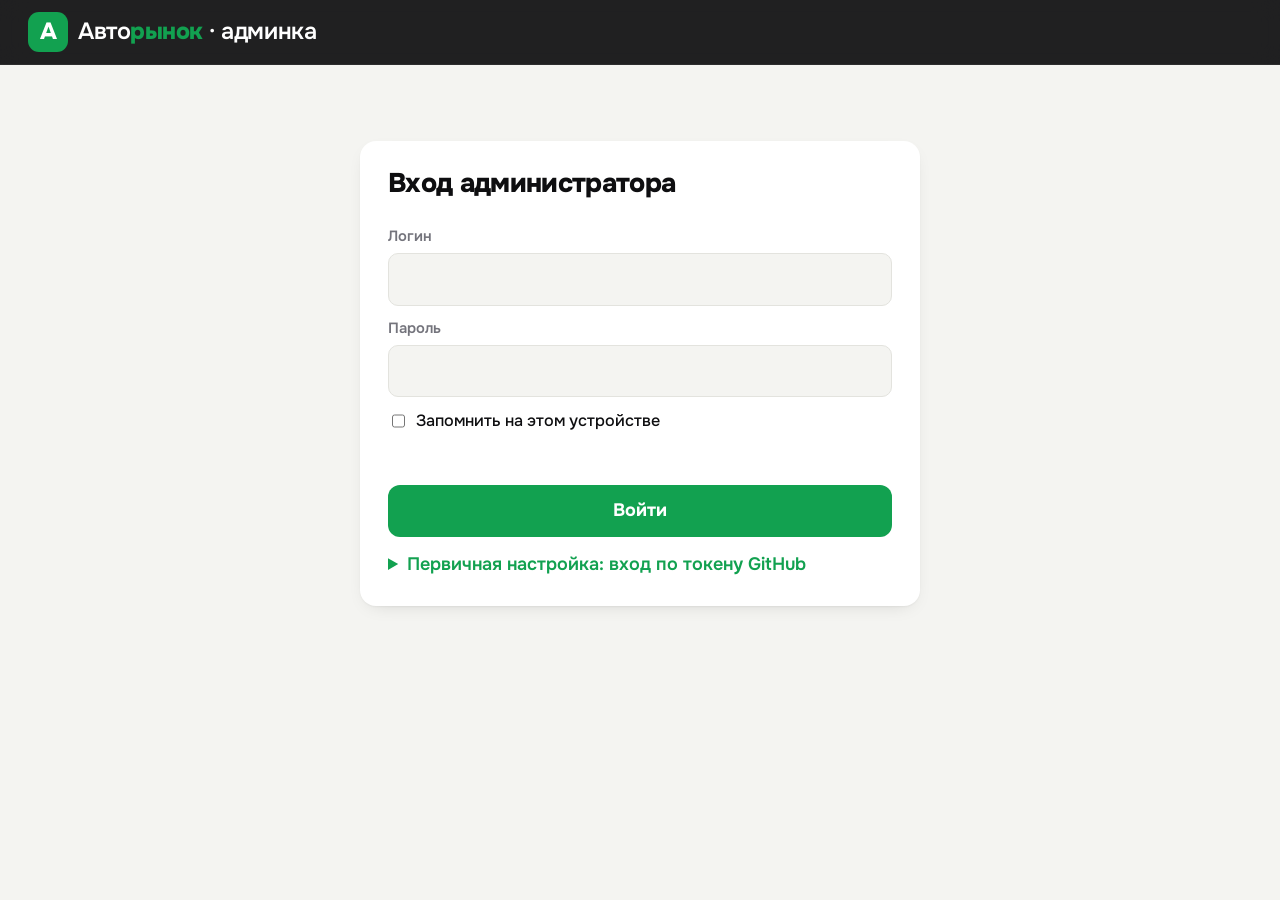
==== admin.html @ 0e7950ee "Обзор 360°: вращение мышью и пальцем, загрузка из видео или серии фото в админке Демо-кадры отрендер" ====
<!doctype html>
<html lang="ru">
<head>
<meta charset="utf-8">
<meta name="viewport" content="width=device-width, initial-scale=1">
<meta name="robots" content="noindex">
<title>Авторынок — админка</title>
<link rel="icon" href="data:image/svg+xml,%3Csvg xmlns='http://www.w3.org/2000/svg' viewBox='0 0 32 32'%3E%3Crect width='32' height='32' rx='8' fill='%23161616'/%3E%3Cpath d='M7 19l2.5-6h13l2.5 6v4H7z' fill='%2312a150'/%3E%3C/svg%3E">
<link rel="preconnect" href="https://fonts.googleapis.com">
<link rel="preconnect" href="https://fonts.gstatic.com" crossorigin>
<link href="https://fonts.googleapis.com/css2?family=Onest:wght@400;500;600;700;800&display=swap" rel="stylesheet">
<link rel="stylesheet" href="style.css?v=6">
<style>
  .adm { padding: 28px 16px 64px; }
  .login { max-width: 560px; margin: 48px auto; background: var(--surface); padding: 28px; border-radius: var(--radius); box-shadow: var(--shadow); display: flex; flex-direction: column; gap: 14px; }
  .login ol { padding-left: 1.2em; margin: 0; display: flex; flex-direction: column; gap: 6px; font-size: .925rem; }
  .login code { background: var(--bg); padding: 1px 6px; border-radius: 6px; font-size: .85em; }
  .check { flex-direction: row; align-items: center; gap: 8px; color: var(--ink); font-weight: 500; }
  .check input { width: auto; }
  .tabs { display: flex; gap: 6px; flex-wrap: wrap; border-bottom: 1px solid var(--line); margin-bottom: 20px; }
  .tabs button { border: 0; background: none; padding: 10px 14px; font-weight: 700; cursor: pointer; border-bottom: 3px solid transparent; color: var(--muted); }
  .tabs button[aria-selected="true"] { color: var(--ink); border-color: var(--accent); }
  .bar { display: flex; gap: 10px; align-items: center; flex-wrap: wrap; margin-bottom: 16px; }
  .bar input[type=search] { max-width: 320px; }
  .bar .grow { flex: 1; }
  .rows { display: flex; flex-direction: column; gap: 10px; }
  .row { display: grid; grid-template-columns: 96px 1fr auto; gap: 14px; align-items: center; background: var(--surface); border-radius: var(--radius); padding: 10px; box-shadow: var(--shadow); }
  .row img { width: 96px; height: 72px; object-fit: cover; border-radius: 8px; background: var(--line); }
  .row h3 { font-family: Manrope, sans-serif; font-size: 1rem; margin: 0 0 2px; }
  .row p { margin: 0; font-size: .875rem; color: var(--muted); }
  .row__ctl { display: flex; gap: 8px; align-items: center; flex-wrap: wrap; justify-content: flex-end; }
  .row__ctl select { width: auto; padding: .35em .5em; font-size: .875rem; }
  .pill { display: inline-block; font-size: .72rem; font-weight: 700; padding: 1px 8px; border-radius: 999px; background: var(--bg); color: var(--muted); margin-left: 6px; vertical-align: middle; }
  .pill--on { background: var(--accent-soft); color: var(--accent); }
  .switch { position: relative; display: inline-flex; align-items: center; gap: 8px; cursor: pointer; font-size: .85rem; font-weight: 600; color: var(--ink); flex-direction: row; }
  .switch input { appearance: none; width: 40px; height: 22px; border-radius: 999px; background: var(--line); position: relative; padding: 0; border: 0; cursor: pointer; transition: background .15s; flex: none; }
  .switch input::after { content: ""; position: absolute; top: 3px; left: 3px; width: 16px; height: 16px; border-radius: 50%; background: #fff; transition: left .15s; }
  .switch input:checked { background: var(--ok); }
  .switch input:checked::after { left: 21px; }
  .editor { width: min(980px, 100vw - 32px); max-height: calc(100vh - 32px); border: 0; border-radius: 20px; padding: 0; background: var(--surface); color: var(--ink); }
  .editor::backdrop { background: rgba(10,10,10,.6); }
  .editor form { padding: 24px; display: flex; flex-direction: column; gap: 14px; }
  .editor__head { display: flex; justify-content: space-between; align-items: center; gap: 12px; }
  .editor__head h2 { margin: 0; font-size: 1.3rem; }
  .row4 { display: grid; grid-template-columns: repeat(4, 1fr); gap: 10px; }
  .photos { display: grid; grid-template-columns: repeat(auto-fill, minmax(130px, 1fr)); gap: 10px; }
  .ph { position: relative; aspect-ratio: 4/3; border-radius: 10px; overflow: hidden; background: var(--line); }
  .ph img { width: 100%; height: 100%; object-fit: cover; }
  .ph__ctl { position: absolute; inset: auto 0 0 0; display: flex; justify-content: space-between; padding: 4px; background: linear-gradient(transparent, rgba(0,0,0,.6)); }
  .ph__ctl button { border: 0; border-radius: 6px; background: rgba(255,255,255,.9); color: #161616; cursor: pointer; font-size: .8rem; padding: 2px 7px; }
  .ph__main { position: absolute; left: 6px; top: 6px; background: var(--accent); color: #fff; font-size: .7rem; font-weight: 700; padding: 1px 7px; border-radius: 999px; }
  .ph__new { position: absolute; right: 6px; top: 6px; background: var(--ok); color: #fff; font-size: .7rem; font-weight: 700; padding: 1px 7px; border-radius: 999px; }
  .drop { display: grid; place-items: center; text-align: center; aspect-ratio: 4/3; border: 2px dashed var(--line); border-radius: 10px; cursor: pointer; color: var(--muted); font-size: .85rem; padding: 8px; }
  .drop.over { border-color: var(--accent); color: var(--accent); }
  .drop input { display: none; }
  .editor__foot { display: flex; gap: 10px; justify-content: flex-end; flex-wrap: wrap; position: sticky; bottom: 0; background: var(--surface); padding-top: 12px; border-top: 1px solid var(--line); }
  .toast { position: fixed; left: 50%; bottom: 24px; transform: translateX(-50%); background: var(--ink); color: var(--bg); padding: 12px 18px; border-radius: 12px; font-weight: 600; z-index: 100; max-width: calc(100vw - 32px); box-shadow: var(--shadow); }
  .toast.err { background: var(--danger); color: #fff; }
  .card-box { background: var(--surface); border-radius: var(--radius); padding: 20px; box-shadow: var(--shadow); margin-bottom: 16px; display: flex; flex-direction: column; gap: 12px; max-width: 760px; }
  .card-box h2 { font-size: 1.1rem; margin: 0; }
  .card-box p { margin: 0; }
  .admins { display: flex; flex-wrap: wrap; gap: 8px; }
  .admins span { display: inline-flex; align-items: center; gap: 6px; background: var(--bg); padding: 4px 10px 4px 4px; border-radius: 999px; font-weight: 600; font-size: .9rem; }
  .admins img { border-radius: 50%; }
  .spin-prev { aspect-ratio: 16/10; border-radius: 14px; max-height: 360px; }
  .spin-ed__acts { display: flex; flex-wrap: wrap; gap: 8px; align-items: center; }
  .spin-ed__n { display: inline-flex; align-items: center; gap: 6px; }
  .spin-ed__n select { width: auto; padding: 6px 8px; }
  .busy { position: fixed; inset: 0; background: rgba(0,0,0,.35); display: grid; place-items: center; z-index: 90; color: #fff; font-weight: 700; font-size: 1.05rem; }
  .who { display: flex; align-items: center; gap: 10px; color: #fff; font-weight: 600; }
  .who img { border-radius: 50%; }
  @media (max-width: 700px) {
    .row { grid-template-columns: 72px 1fr; }
    .row img { width: 72px; height: 54px; }
    .row__ctl { grid-column: 1 / -1; justify-content: flex-start; }
    .row4 { grid-template-columns: 1fr 1fr; }
    .row3 { grid-template-columns: 1fr 1fr; }
    .editor { width: 100vw; max-width: 100vw; max-height: 100dvh; height: 100dvh; border-radius: 0; margin: 0; }
    .editor form { padding: 16px; }
    .who span { display: none; }
  }
</style>
</head>
<body>
<header class="top">
  <div class="wrap top__in">
    <a class="logo" href="./"><span class="logo__mark">А</span><span>Авто<b>рынок</b> · админка</span></a>
    <div class="who" id="who"></div>
  </div>
</header>

<main class="wrap adm">
  <section id="login" class="login" hidden>
    <h1 style="font-size:1.5rem">Вход администратора</h1>
    <form id="pwForm" style="display:flex;flex-direction:column;gap:12px">
      <label>Логин<input id="pwLogin" autocomplete="username" required autocapitalize="off" spellcheck="false"></label>
      <label>Пароль<input id="pwPass" type="password" autocomplete="current-password" required></label>
      <label class="check"><input type="checkbox" id="pwRemember"> Запомнить на этом устройстве</label>
      <p class="form-error" id="pwError"></p>
      <button class="btn btn--accent" type="submit">Войти</button>
    </form>
    <details id="tokenBox">
      <summary class="link" style="cursor:pointer">Первичная настройка: вход по токену GitHub</summary>
    <p class="muted" style="margin:12px 0">Объявления хранятся в репозитории GitHub <b id="repoName"></b>. Владелец один раз входит по токену и в «Настройках» создаёт учётные записи с логином и паролем.</p>
    <ol>
      <li>Откройте <a href="https://github.com/settings/personal-access-tokens/new" target="_blank" rel="noopener">создание токена GitHub</a> (Fine-grained).</li>
      <li>Repository access → <b>Only select repositories</b> → выберите репозиторий площадки.</li>
      <li>Permissions → Repository: <code>Contents</code> — Read and write, <code>Issues</code> — Read and write. Для добавления админов — ещё <code>Administration</code> — Read and write.</li>
      <li>Нажмите Generate token и вставьте токен ниже.</li>
    </ol>
    <form id="loginForm" style="display:flex;flex-direction:column;gap:12px">
      <label>Токен GitHub<input id="token" type="password" autocomplete="off" required placeholder="github_pat_…"></label>
      <label class="check"><input type="checkbox" id="remember"> Запомнить на этом устройстве</label>
      <p class="form-error" id="loginError"></p>
      <button class="btn btn--dark" type="submit">Войти по токену</button>
    </form>
    </details>
  </section>

  <section id="app" hidden>
    <div class="tabs" role="tablist">
      <button role="tab" data-tab="list" aria-selected="true">Объявления</button>
      <button role="tab" data-tab="inbox" aria-selected="false">Заявки <span class="badge" id="inboxCount" style="background:var(--accent);color:#fff">0</span></button>
      <button role="tab" data-tab="settings" aria-selected="false">Настройки</button>
    </div>

    <div data-panel="list">
      <div class="bar">
        <input type="search" id="search" placeholder="Поиск по объявлениям">
        <select id="statusFilter" style="width:auto">
          <option value="">Все статусы</option><option value="active">В продаже</option><option value="sold">Продано</option><option value="hidden">Скрыто</option>
        </select>
        <span class="grow"></span>
        <button class="btn btn--accent" id="addBtn" type="button">+ Новое объявление</button>
      </div>
      <div class="rows" id="rows"></div>
    </div>

    <div data-panel="inbox" hidden>
      <p class="muted">Заявки, которые посетители отправили через форму «Продать авто». Откройте заявку в редакторе, проверьте и опубликуйте — или отклоните.</p>
      <div class="rows" id="inbox"></div>
    </div>

    <div data-panel="settings" hidden>
      <div class="card-box">
        <h2>Обсуждения</h2>
        <label class="switch"><input type="checkbox" id="globalComments"> Обсуждения на сайте включены</label>
        <p class="muted small">Главный выключатель. Если он выключен, обсуждения скрыты у всех объявлений. Если включён — обсуждение показывается у тех объявлений, где оно включено отдельно (переключатель в списке объявлений).</p>
        <label class="switch"><input type="checkbox" id="defaultComments"> Включать обсуждение у новых объявлений</label>
      </div>
      <div class="card-box">
        <h2>Вход по логину и паролю</h2>
        <p class="muted small">Пароль зашифровывает ключ доступа к GitHub (AES-256, PBKDF2 600 000 итераций). Сам пароль нигде не хранится — восстановить его нельзя, только задать новый. Используйте длинный пароль: зашифрованный ключ лежит в открытом репозитории.</p>
        <div class="admins" id="accounts"></div>
        <form id="accForm" style="display:flex;flex-direction:column;gap:10px">
          <div class="row3">
            <label>Логин<input id="accLogin" required pattern="[a-z0-9_.\-]{2,32}" placeholder="misha" autocapitalize="off" spellcheck="false"></label>
            <label>Пароль (от 10 символов)<input id="accPass" type="password" required minlength="10" autocomplete="new-password"></label>
            <label>Повтор пароля<input id="accPass2" type="password" required minlength="10" autocomplete="new-password"></label>
          </div>
          <label>Токен GitHub для этой учётной записи <small>— оставьте пустым, чтобы использовать текущий</small><input id="accToken" type="password" autocomplete="off" placeholder="github_pat_…"></label>
          <div><button class="btn btn--accent" type="submit">Сохранить учётную запись</button></div>
        </form>
      </div>
      <div class="card-box">
        <h2>Администраторы GitHub</h2>
        <p class="muted small">Администратор — пользователь GitHub с правом записи в репозиторий. Он может размещать, редактировать и удалять объявления и управлять обсуждениями.</p>
        <div class="admins" id="admins"></div>
        <form id="inviteForm" class="bar" style="margin:0">
          <input id="inviteLogin" placeholder="Логин GitHub, например misha" style="max-width:280px" required pattern="[A-Za-z0-9-]{1,39}">
          <button class="btn btn--ghost" type="submit">Пригласить</button>
        </form>
        <p class="muted small">Приглашённый получит письмо от GitHub и должен принять приглашение, после чего сможет войти в админку со своим токеном.</p>
      </div>
      <div class="card-box">
        <h2>Сессия</h2>
        <div class="bar" style="margin:0">
          <a class="btn btn--ghost" id="repoLink" target="_blank" rel="noopener">Репозиторий на GitHub</a>
          <button class="btn btn--ghost" id="logout" type="button">Выйти</button>
        </div>
      </div>
    </div>
  </section>
</main>

<dialog class="editor" id="editor">
  <form id="editForm" novalidate>
    <div class="editor__head">
      <h2 id="editTitle">Объявление</h2>
      <button type="button" class="btn btn--ghost btn--sm" data-close>✕</button>
    </div>
    <div class="row4">
      <label>Марка*<input name="brand" required list="brandList"></label>
      <label>Модель*<input name="model" required></label>
      <label>Год*<input name="year" type="number" required min="1950" max="2027"></label>
      <label>Цена, ₽*<input name="price" type="number" required min="0" step="1000"></label>
    </div>
    <datalist id="brandList"></datalist>
    <div class="row4">
      <label>Пробег, км*<input name="mileage" type="number" required min="0"></label>
      <label>Коробка*<select name="transmission" required></select></label>
      <label>Двигатель*<select name="fuel" required></select></label>
      <label>Кузов*<select name="body" required></select></label>
    </div>
    <div class="row4">
      <label>Объём, л<input name="engine" type="number" min="0" max="10" step="0.1"></label>
      <label>Мощность, л.с.<input name="power" type="number" min="0"></label>
      <label>Привод<select name="drive"></select></label>
      <label>Руль<select name="wheel"><option value="">—</option><option>Левый</option><option>Правый</option></select></label>
    </div>
    <div class="row4">
      <label>Цвет<input name="color"></label>
      <label>Владельцев<input name="owners" type="number" min="1" max="20"></label>
      <label>Состояние<select name="condition"><option value="">—</option><option>Не битый</option><option>Был в ДТП, восстановлен</option><option>Требует ремонта</option></select></label>
      <label>VIN<input name="vin" maxlength="17" style="text-transform:uppercase"></label>
    </div>
    <div class="row4">
      <label>Город*<input name="city" required list="cityList"></label>
      <label>Продавец*<input name="seller" required></label>
      <label>Телефон / Telegram*<input name="contact" required></label>
      <label>Статус<select name="status"><option value="active">В продаже</option><option value="sold">Продано</option><option value="hidden">Скрыто</option></select></label>
    </div>
    <datalist id="cityList"></datalist>
    <label>Описание*<textarea name="description" rows="6" required maxlength="4000"></textarea></label>
    <div>
      <p style="margin:0 0 6px;font-weight:600;color:var(--muted);font-size:.85rem">Фотографии <span class="muted">— первая будет обложкой; можно перетащить файлы</span></p>
      <div class="photos" id="photos"></div>
    </div>
    <label>Добавить фото по ссылке<input id="photoUrl" type="url" placeholder="https://… (Enter — добавить)"></label>
    <div class="spin-ed">
      <p style="margin:0 0 6px;font-weight:600;color:var(--muted);font-size:.85rem">Обзор 360° <span class="muted">— покупатель сможет покрутить машину пальцем или мышью</span></p>
      <div class="spin-prev" id="spinPrev" hidden></div>
      <p class="muted small" id="spinInfo" style="margin:6px 0"></p>
      <div class="spin-ed__acts">
        <label class="btn btn--ghost btn--sm">Из видео<input type="file" id="spinVideo" accept="video/*" hidden></label>
        <label class="btn btn--ghost btn--sm">Из серии фото<input type="file" id="spinPhotos" accept="image/*" multiple hidden></label>
        <label class="small spin-ed__n">Кадров из видео <select id="spinCount"><option>24</option><option selected>36</option><option>48</option><option>72</option></select></label>
        <button type="button" class="btn btn--ghost btn--sm" id="spinDel" hidden>Убрать обзор</button>
      </div>
      <details class="small muted" style="margin-top:8px"><summary>Как снять обзор</summary>
        <p style="margin:6px 0 0">Видео: держите телефон горизонтально на уровне фар и медленно обойдите машину ровно один круг, держа её в центре кадра. Начните и закончите в одной точке — из видео возьмутся кадры через равные промежутки.<br>Фото: снимите 24–72 кадра по кругу с одинаковым шагом. Порядок — по имени файла.</p>
      </details>
    </div>
    <label class="switch"><input type="checkbox" name="comments"> Обсуждение у этого объявления</label>
    <p class="form-error" id="editError"></p>
    <div class="editor__foot">
      <button type="button" class="btn btn--danger" id="deleteBtn">Удалить</button>
      <span style="flex:1"></span>
      <button type="button" class="btn btn--ghost" data-close>Отмена</button>
      <button type="submit" class="btn btn--accent">Сохранить и опубликовать</button>
    </div>
  </form>
</dialog>

<div class="busy" id="busy" hidden></div>
<div class="toast" id="toast" hidden></div>

<script src="common.js?v=6"></script>
<script src="admin.js?v=6"></script>
</body>
</html>
---- style.css ----
/* ===== Токены ===== */
:root {
  --bg: #f4f4f1;
  --surface: #ffffff;
  --surface-2: #ececE8;
  --ink: #0e0e10;
  --ink-2: #3a3a40;
  --muted: #74747c;
  --line: #e3e3de;
  --accent: #12a150;
  --accent-hover: #0d8a43;
  --accent-ink: #ffffff;
  --accent-soft: #e3f6ea;
  --dark: #0e0e10;
  --dark-2: #1a1a1e;
  --ok: #138a4a;
  --ok-soft: #e3f5ea;
  --danger: #d0312d;
  --radius: 16px;
  --radius-s: 10px;
  --shadow: 0 1px 2px rgba(14,14,16,.04), 0 6px 20px -10px rgba(14,14,16,.18);
  --shadow-l: 0 24px 48px -20px rgba(14,14,16,.35);
  --ease: cubic-bezier(.2,.7,.2,1);
  color-scheme: light;
}
@media (prefers-color-scheme: dark) {
  :root:not([data-theme="light"]) {
    --bg: #0b0b0d; --surface: #151518; --surface-2: #1e1e22; --ink: #f2f2ef; --ink-2: #cfcfca; --muted: #8e8e96; --line: #26262b;
    --accent-soft: #0f2a1a; --ok-soft: #10261a; --shadow: 0 6px 20px -10px rgba(0,0,0,.7); --shadow-l: 0 24px 48px -20px rgba(0,0,0,.8); color-scheme: dark;
  }
}
:root[data-theme="dark"] {
  --bg: #0b0b0d; --surface: #151518; --surface-2: #1e1e22; --ink: #f2f2ef; --ink-2: #cfcfca; --muted: #8e8e96; --line: #26262b;
  --accent-soft: #0f2a1a; --ok-soft: #10261a; --shadow: 0 6px 20px -10px rgba(0,0,0,.7); --shadow-l: 0 24px 48px -20px rgba(0,0,0,.8); color-scheme: dark;
}

/* ===== База ===== */
* { box-sizing: border-box; }
html { font-size: 112.5%; -webkit-text-size-adjust: 100%; scroll-behavior: smooth; }
body { margin: 0; background: var(--bg); color: var(--ink); font: 1rem/1.5 Onest, system-ui, -apple-system, sans-serif; -webkit-font-smoothing: antialiased; }
h1, h2, h3 { line-height: 1.1; margin: 0 0 .5em; letter-spacing: -.025em; font-weight: 800; }
a { color: inherit; }
img { max-width: 100%; display: block; }
button, input, select, textarea { font: inherit; color: inherit; }
[hidden] { display: none !important; }
svg { flex: none; }
.wrap { max-width: 1320px; margin: 0 auto; padding: 0 16px; }
@media (min-width: 700px) { .wrap { padding: 0 28px; } }
.muted { color: var(--muted); }
.small { font-size: .85rem; }
.eyebrow { text-transform: uppercase; letter-spacing: .14em; font-size: .75rem; font-weight: 700; color: var(--accent); margin: 0 0 12px; }
.num { font-variant-numeric: tabular-nums; }

/* ===== Кнопки ===== */
.btn { display: inline-flex; align-items: center; justify-content: center; gap: .45em; padding: .8em 1.35em; border-radius: 12px; border: 1px solid transparent; background: var(--surface); text-decoration: none; font-weight: 700; cursor: pointer; white-space: nowrap; transition: transform .12s var(--ease), background .15s, border-color .15s, color .15s; line-height: 1.2; }
.btn:active { transform: scale(.97); }
.btn svg { width: 18px; height: 18px; fill: none; stroke: currentColor; stroke-width: 2; stroke-linecap: round; stroke-linejoin: round; }
.btn--accent { background: var(--accent); color: var(--accent-ink); }
.btn--accent:hover { background: var(--accent-hover); }
.btn--dark { background: var(--ink); color: var(--bg); }
.btn--ghost { border-color: var(--line); background: transparent; }
.btn--ghost:hover { border-color: var(--ink); }
.btn--danger { background: var(--danger); color: #fff; }
.btn--sm { padding: .55em .95em; font-size: .9rem; border-radius: 10px; }
.btn--block { width: 100%; }
.btn:disabled { opacity: .5; cursor: not-allowed; }
.link { background: none; border: 0; color: var(--accent); cursor: pointer; padding: 0; font-weight: 600; text-decoration: none; }
.link:hover { text-decoration: underline; }
:focus-visible { outline: 3px solid var(--accent); outline-offset: 2px; }
.icon-btn { width: 42px; height: 42px; border-radius: 12px; border: 1px solid var(--line); background: var(--surface); display: inline-grid; place-items: center; cursor: pointer; transition: border-color .15s, color .15s; }
.icon-btn:hover { border-color: var(--ink); }
.icon-btn svg { width: 20px; height: 20px; fill: none; stroke: currentColor; stroke-width: 2; stroke-linecap: round; stroke-linejoin: round; }
.icon-btn.on { color: var(--accent); border-color: var(--accent); }
.icon-btn.on svg { fill: currentColor; }

/* ===== Шапка ===== */
.top { position: sticky; top: 0; z-index: 30; background: rgba(14,14,16,.92); backdrop-filter: saturate(1.4) blur(12px); -webkit-backdrop-filter: saturate(1.4) blur(12px); color: #fff; border-bottom: 1px solid rgba(255,255,255,.06); }
.top__in { display: flex; align-items: center; justify-content: space-between; gap: 12px; height: 64px; }
.logo { display: flex; align-items: center; gap: 10px; text-decoration: none; font-weight: 600; font-size: 1.3rem; letter-spacing: -.02em; }
.logo b { color: var(--accent); font-weight: 800; }
.logo__mark { display: grid; place-items: center; width: 40px; height: 40px; border-radius: 11px; background: var(--accent); color: #fff; font-weight: 800; }
.top__nav { display: flex; align-items: center; gap: 6px; }
.top__nav a:not(.btn) { display: inline-flex; align-items: center; gap: 6px; text-decoration: none; font-weight: 600; font-size: .95rem; padding: 8px 12px; border-radius: 10px; color: rgba(255,255,255,.75); transition: color .15s, background .15s; }
.top__nav a:not(.btn):hover, .top__nav a.current { color: #fff; background: rgba(255,255,255,.08); }
.icon-link svg { width: 20px; height: 20px; fill: none; stroke: currentColor; stroke-width: 2; stroke-linecap: round; stroke-linejoin: round; }
.badge { display: inline-block; min-width: 20px; padding: 0 6px; border-radius: 10px; background: rgba(255,255,255,.14); font-size: .72rem; font-weight: 700; text-align: center; line-height: 20px; }
.badge--accent { background: var(--accent); color: #fff; }

/* ===== Hero ===== */
.hero { background: var(--dark); color: #fff; position: relative; overflow: hidden; }
.hero::before { content: ""; position: absolute; inset: 0; background: radial-gradient(900px 500px at 85% 20%, rgba(18,161,80,.22), transparent 60%), radial-gradient(600px 400px at 0% 100%, rgba(255,255,255,.05), transparent 70%); pointer-events: none; }
.hero__in { display: grid; grid-template-columns: 1.05fr 1fr; gap: 40px; align-items: center; padding-top: 56px; padding-bottom: 64px; position: relative; }
.hero h1 { font-size: clamp(2.2rem, 5.2vw, 4.4rem); letter-spacing: -.04em; margin-bottom: 28px; }
.hero h1 em { font-style: normal; color: var(--accent); }
.finder { display: grid; grid-template-columns: repeat(3, minmax(0, 1fr)); background: #fff; color: #0e0e10; border-radius: 18px; padding: 6px; gap: 0; box-shadow: var(--shadow-l); }
.finder label { display: flex; flex-direction: column; gap: 0; padding: 8px 14px; border-right: 1px solid #e8e8e4; font-size: .72rem; text-transform: uppercase; letter-spacing: .08em; color: #8a8a90; font-weight: 700; min-width: 0; }
.finder label:nth-child(3) { border-right: 0; }
.finder select, .finder input { border: 0; background: transparent; padding: 2px 0 0; font-size: 1rem; font-weight: 600; color: #0e0e10; text-transform: none; letter-spacing: 0; border-radius: 0; width: 100%; outline: none; -webkit-appearance: none; appearance: none; }
.finder select:disabled { opacity: .45; }
.finder__go { border-radius: 13px; padding: 0 22px; min-height: 52px; font-size: 1rem; grid-column: 1 / -1; margin-top: 6px; }
@media (min-width: 1240px) { .finder { grid-template-columns: repeat(3, minmax(0, 1fr)) auto; } .finder__go { grid-column: auto; margin-top: 0; } }
.hero__stats { display: flex; flex-wrap: wrap; gap: 36px; margin-top: 32px; }
.hero__stats div { display: flex; flex-direction: column; }
.hero__stats b { font-size: 1.6rem; font-weight: 800; letter-spacing: -.03em; }
.hero__stats span { color: rgba(255,255,255,.55); font-size: .88rem; }
.hero__feature { position: relative; display: block; aspect-ratio: 4/3; border-radius: 22px; overflow: hidden; text-decoration: none; background: var(--dark-2); box-shadow: 0 40px 80px -30px rgba(0,0,0,.8); isolation: isolate; }
.hero__feature img { position: absolute; inset: 0; width: 100%; height: 100%; object-fit: cover; opacity: 0; transform: scale(1.06); transition: opacity .9s var(--ease), transform 6s linear; }
.hero__feature img.on { opacity: 1; transform: scale(1); }
.hero__feature::after { content: ""; position: absolute; inset: 0; background: linear-gradient(180deg, transparent 45%, rgba(0,0,0,.78)); z-index: 1; }
.hero__cap { position: absolute; left: 22px; right: 22px; bottom: 20px; z-index: 2; display: flex; justify-content: space-between; align-items: flex-end; gap: 12px; }
.hero__cap small { display: block; color: rgba(255,255,255,.7); font-size: .8rem; text-transform: uppercase; letter-spacing: .1em; font-weight: 700; }
.hero__cap b { font-size: 1.35rem; letter-spacing: -.02em; }
.hero__cap .price-tag { background: #fff; color: #0e0e10; font-weight: 800; padding: 8px 14px; border-radius: 12px; white-space: nowrap; }
.hero__dots { position: absolute; top: 16px; left: 22px; right: 22px; z-index: 2; display: flex; gap: 6px; }
.hero__dots i { flex: 1; height: 3px; border-radius: 3px; background: rgba(255,255,255,.3); overflow: hidden; }
.hero__dots i.on::after { content: ""; display: block; height: 100%; background: #fff; animation: fill 5s linear forwards; }
@keyframes fill { from { width: 0; } to { width: 100%; } }

/* ===== Кузова и марки ===== */
.bodies { display: flex; gap: 10px; overflow-x: auto; padding: 24px 0 6px; scrollbar-width: none; margin-top: -1px; }
.bodies::-webkit-scrollbar { display: none; }
.body-btn { flex: 0 0 128px; display: flex; flex-direction: column; align-items: center; gap: 6px; padding: 14px 10px 12px; border-radius: 14px; border: 1px solid var(--line); background: var(--surface); cursor: pointer; font-weight: 600; font-size: .85rem; color: var(--ink-2); transition: border-color .15s, background .15s, color .15s, transform .15s var(--ease); }
.body-btn:hover { border-color: var(--ink); transform: translateY(-2px); }
.body-btn svg { width: 64px; height: 26px; fill: none; stroke: currentColor; stroke-width: 1.6; stroke-linejoin: round; }
.body-btn small { color: var(--muted); font-weight: 500; font-size: .75rem; }
.body-btn[aria-pressed="true"] { background: var(--ink); color: var(--bg); border-color: var(--ink); }
.body-btn[aria-pressed="true"] small { color: inherit; opacity: .6; }
.body-btn:disabled { opacity: .4; cursor: default; transform: none; }
.brands { display: flex; gap: 8px; flex-wrap: wrap; padding: 14px 0 4px; }
.brand-chip { display: inline-flex; align-items: baseline; gap: 6px; padding: 7px 14px; border-radius: 999px; border: 1px solid var(--line); background: transparent; cursor: pointer; font-weight: 700; font-size: .9rem; transition: border-color .15s, background .15s; }
.brand-chip small { color: var(--muted); font-weight: 600; }
.brand-chip:hover { border-color: var(--ink); }
.brand-chip[aria-pressed="true"] { background: var(--accent); border-color: var(--accent); color: #fff; }
.brand-chip[aria-pressed="true"] small { color: rgba(255,255,255,.75); }

/* ===== Секции ===== */
.sec-head { display: flex; justify-content: space-between; align-items: baseline; gap: 12px; margin: 28px 0 14px; }
.sec-head h2 { font-size: 1.35rem; margin: 0; }
.strip { display: grid; grid-auto-flow: column; grid-auto-columns: minmax(220px, 260px); gap: 14px; overflow-x: auto; padding-bottom: 8px; scroll-snap-type: x mandatory; scrollbar-width: thin; }
.strip > * { scroll-snap-align: start; }
.mini { display: flex; gap: 12px; align-items: center; text-decoration: none; background: var(--surface); border-radius: 14px; padding: 8px; box-shadow: var(--shadow); }
.mini img { width: 84px; height: 62px; object-fit: cover; border-radius: 10px; }
.mini b { display: block; font-size: .95rem; }
.mini span { font-size: .85rem; color: var(--muted); }

/* ===== Каталог ===== */
.layout { display: grid; grid-template-columns: 280px 1fr; gap: 28px; padding: 24px 0 64px; align-items: start; }
.filters { position: sticky; top: 84px; background: var(--surface); border-radius: var(--radius); padding: 20px; box-shadow: var(--shadow); display: flex; flex-direction: column; gap: 14px; max-height: calc(100vh - 104px); overflow: auto; }
.filters__head { display: flex; justify-content: space-between; align-items: baseline; }
.filters h2 { font-size: 1.1rem; margin: 0; }
.filters__apply { display: none; }
label { display: flex; flex-direction: column; gap: 5px; font-size: .82rem; font-weight: 600; color: var(--muted); }
label small { font-weight: 400; }
input, select, textarea { width: 100%; padding: .65em .8em; border: 1px solid var(--line); border-radius: var(--radius-s); background: var(--bg); color: var(--ink); font-weight: 500; font-size: 1rem; transition: border-color .15s, background .15s; }
input:hover, select:hover, textarea:hover { border-color: color-mix(in srgb, var(--ink) 25%, var(--line)); }
input:focus, select:focus, textarea:focus { outline: 2px solid var(--accent); outline-offset: -1px; border-color: transparent; background: var(--surface); }
.invalid { border-color: var(--danger) !important; background: color-mix(in srgb, var(--danger) 6%, var(--bg)); }
.check { flex-direction: row; align-items: center; gap: 10px; color: var(--ink); font-weight: 600; font-size: .9rem; cursor: pointer; }
.check input { width: 18px; height: 18px; accent-color: var(--accent); }
.row2 { display: grid; grid-template-columns: 1fr 1fr; gap: 10px; }
.row3 { display: grid; grid-template-columns: repeat(3, 1fr); gap: 10px; }
fieldset { border: 0; padding: 0; margin: 0; }
legend { font-size: .82rem; font-weight: 600; color: var(--muted); margin-bottom: 6px; padding: 0; }
.chips { display: flex; flex-wrap: wrap; gap: 6px; }
.chip { padding: .4em .8em; border-radius: 999px; border: 1px solid var(--line); background: transparent; cursor: pointer; font-size: .85rem; font-weight: 600; transition: background .15s, border-color .15s; }
.chip:hover { border-color: var(--ink); }
.chip[aria-pressed="true"] { background: var(--ink); color: var(--bg); border-color: var(--ink); }

.results__bar { display: flex; align-items: center; gap: 12px; flex-wrap: wrap; margin-bottom: 18px; }
.results__bar p { margin: 0; font-weight: 800; font-size: 1.3rem; letter-spacing: -.02em; }
.results__bar select { width: auto; margin-left: auto; background: var(--surface); }
.active-filters { display: flex; gap: 6px; flex-wrap: wrap; }
.af { display: inline-flex; align-items: center; gap: 6px; padding: 4px 6px 4px 12px; border-radius: 999px; background: var(--surface); border: 1px solid var(--line); font-size: .82rem; font-weight: 600; cursor: pointer; }
.af::after { content: "✕"; font-size: .7rem; width: 18px; height: 18px; display: grid; place-items: center; border-radius: 50%; background: var(--surface-2); }
.af:hover { border-color: var(--ink); }
.filters-toggle { display: none; }
.filters-toggle svg { width: 18px; }

.grid { display: grid; grid-template-columns: repeat(auto-fill, minmax(268px, 1fr)); gap: 20px; }
.grid--wide { margin: 20px 0 56px; }

/* Карточка */
.card { position: relative; background: var(--surface); border-radius: var(--radius); overflow: hidden; box-shadow: var(--shadow); transition: transform .25s var(--ease), box-shadow .25s var(--ease); animation: rise .5s var(--ease) both; }
.card:hover { transform: translateY(-4px); box-shadow: var(--shadow-l); }
@keyframes rise { from { opacity: 0; transform: translateY(10px); } }
.card__link { display: block; text-decoration: none; }
.card__img { position: relative; aspect-ratio: 4/3; background: var(--surface-2); overflow: hidden; }
.card__img img { width: 100%; height: 100%; object-fit: cover; transition: transform .6s var(--ease); }
.card:hover .card__img img { transform: scale(1.03); }
.card__segs { position: absolute; left: 10px; right: 10px; bottom: 8px; display: flex; gap: 4px; opacity: 0; transition: opacity .2s; }
.card__segs i { flex: 1; height: 3px; border-radius: 2px; background: rgba(255,255,255,.45); }
.card__segs i.on { background: #fff; }
.card:hover .card__segs { opacity: 1; }
.card__count { position: absolute; right: 10px; bottom: 10px; background: rgba(0,0,0,.55); color: #fff; font-size: .72rem; font-weight: 700; padding: 3px 8px; border-radius: 8px; display: inline-flex; gap: 4px; align-items: center; backdrop-filter: blur(4px); transition: opacity .2s; }
.card:hover .card__count { opacity: 0; }
.card__badges { position: absolute; left: 10px; top: 10px; display: flex; gap: 6px; flex-wrap: wrap; right: 60px; }
.bdg { background: rgba(255,255,255,.94); color: #0e0e10; font-size: .72rem; font-weight: 700; padding: 3px 9px; border-radius: 8px; }
.bdg--new { background: var(--accent); color: #fff; }
.bdg--sold { background: #0e0e10; color: #fff; text-transform: uppercase; letter-spacing: .06em; }
.card--sold .card__img img { filter: grayscale(1); opacity: .65; }
.card__body { padding: 14px 16px 16px; }
.card__top { display: flex; justify-content: space-between; align-items: baseline; gap: 8px; }
.card h3 { font-size: 1.05rem; font-weight: 700; margin: 0; letter-spacing: -.015em; }
.card__year { color: var(--muted); font-weight: 600; font-size: .95rem; }
.card__price { font-size: 1.35rem; font-weight: 800; margin: 6px 0 2px; letter-spacing: -.03em; }
.card__credit { font-size: .82rem; color: var(--muted); margin: 0 0 10px; }
.card__credit b { color: var(--ok); font-weight: 700; }
.card__specs { display: flex; flex-wrap: wrap; gap: 4px 12px; margin: 0 0 12px; color: var(--ink-2); font-size: .85rem; font-weight: 500; }
.card__specs span { display: inline-flex; align-items: center; gap: 5px; }
.card__specs svg { width: 15px; height: 15px; fill: none; stroke: var(--muted); stroke-width: 2; stroke-linecap: round; stroke-linejoin: round; }
.card__meta { display: flex; justify-content: space-between; margin: 0; padding-top: 10px; border-top: 1px solid var(--line); font-size: .8rem; color: var(--muted); }
.card__acts { position: absolute; top: 10px; right: 10px; display: flex; flex-direction: column; gap: 6px; }
.card__act { width: 36px; height: 36px; border-radius: 10px; border: 0; background: rgba(255,255,255,.94); color: #0e0e10; cursor: pointer; display: grid; place-items: center; transition: transform .15s var(--ease), color .15s; }
.card__act:hover { transform: scale(1.08); }
.card__act svg { width: 18px; height: 18px; fill: none; stroke: currentColor; stroke-width: 2; stroke-linecap: round; stroke-linejoin: round; }
.card__act.on { color: var(--accent); }
.card__act.on[data-fav] svg { fill: currentColor; }
.card__act[data-cmp] { opacity: 0; transition: opacity .2s; }
.card:hover .card__act[data-cmp], .card__act[data-cmp].on { opacity: 1; }
@media (hover: none) { .card__act[data-cmp] { opacity: 1; } .card__segs { opacity: 1; } .card__count { display: none; } }

.skeleton { border-radius: var(--radius); background: linear-gradient(90deg, var(--surface) 0%, var(--surface-2) 50%, var(--surface) 100%); background-size: 200% 100%; animation: shimmer 1.2s infinite; aspect-ratio: 3/4; }
@keyframes shimmer { to { background-position: -200% 0; } }
.empty { text-align: center; padding: 56px 16px; color: var(--ink-2); }
.empty p { margin: 0 0 8px; }
.page-title { font-size: clamp(1.8rem, 3.6vw, 2.8rem); margin-top: 36px; letter-spacing: -.035em; }

/* ===== Страница автомобиля ===== */
.crumbs { display: flex; gap: 8px; align-items: center; flex-wrap: wrap; font-size: .88rem; color: var(--muted); padding: 20px 0 10px; }
.crumbs a { text-decoration: none; color: var(--muted); }
.crumbs a:hover { color: var(--ink); }
.car-head { display: flex; justify-content: space-between; align-items: flex-end; gap: 16px; flex-wrap: wrap; margin-bottom: 18px; }
.car-head h1 { font-size: clamp(1.7rem, 3.4vw, 2.7rem); margin: 0; letter-spacing: -.035em; }
.car-head h1 span { color: var(--muted); font-weight: 600; }
.car-head__sub { margin: 6px 0 0; color: var(--ink-2); font-weight: 500; }
.car-head__acts { display: flex; gap: 8px; }
.mosaic { display: grid; grid-template-columns: 2fr 1fr 1fr; grid-template-rows: 1fr 1fr; gap: 8px; height: min(560px, 52vw); border-radius: 20px; overflow: hidden; }
.mosaic button { position: relative; padding: 0; border: 0; cursor: zoom-in; overflow: hidden; background: var(--surface-2); }
.mosaic button:first-child { grid-row: span 2; }
.mosaic img { width: 100%; height: 100%; object-fit: cover; transition: transform .5s var(--ease), filter .3s; }
.mosaic button:hover img { transform: scale(1.03); filter: brightness(1.05); }
.mosaic--1 { grid-template-columns: 1fr; }
.mosaic--2 { grid-template-columns: 2fr 1fr; }
.mosaic--2 button:nth-child(2) { grid-row: span 2; }
.mosaic--3 { grid-template-columns: 2fr 1fr; }
.mosaic--4 { grid-template-columns: 2fr 1fr 1fr; }
.mosaic--4 button:nth-child(4) { grid-column: span 2; }
.mosaic__more { position: absolute; inset: 0; display: grid; place-items: center; background: rgba(0,0,0,.5); color: #fff; font-weight: 800; font-size: 1.2rem; }
.mosaic__all { position: absolute; right: 14px; bottom: 14px; z-index: 2; }
.mosaic-wrap { position: relative; }
.car-sold { position: absolute; left: 16px; top: 16px; z-index: 2; }

.car-layout { display: grid; grid-template-columns: 1fr 380px; gap: 40px; align-items: start; padding: 32px 0 40px; }
.tiles { display: grid; grid-template-columns: repeat(3, 1fr); gap: 10px; margin-bottom: 36px; }
.tile { background: var(--surface); border-radius: 14px; padding: 14px 16px; display: flex; gap: 12px; align-items: center; box-shadow: var(--shadow); }
.tile svg { width: 26px; height: 26px; fill: none; stroke: var(--accent); stroke-width: 1.8; stroke-linecap: round; stroke-linejoin: round; }
.tile small { display: block; color: var(--muted); font-size: .76rem; font-weight: 600; text-transform: uppercase; letter-spacing: .06em; }
.tile b { font-size: 1rem; }
.car-sec { margin-bottom: 36px; }
.car-sec > h2 { font-size: 1.35rem; margin-bottom: 14px; }
.specs { display: grid; grid-template-columns: 1fr 1fr; gap: 0 32px; margin: 0; }
.specs div { display: flex; justify-content: space-between; gap: 12px; padding: 11px 0; border-bottom: 1px dashed var(--line); }
.specs dt { color: var(--muted); }
.specs dd { margin: 0; font-weight: 600; text-align: right; overflow-wrap: anywhere; }
.desc { font-size: 1.04rem; line-height: 1.65; color: var(--ink-2); overflow-wrap: anywhere; max-width: 70ch; }
.credits { font-size: .78rem; color: var(--muted); margin: 10px 0 0; }
.credits a { color: var(--muted); }

.aside { position: sticky; top: 84px; display: flex; flex-direction: column; gap: 14px; }
.panel { background: var(--surface); border-radius: 20px; padding: 22px; box-shadow: var(--shadow); }
.panel__price { font-size: 2.2rem; font-weight: 800; letter-spacing: -.04em; margin: 0; line-height: 1.1; }
.panel__credit { margin: 6px 0 18px; color: var(--muted); font-size: .92rem; }
.panel__credit b { color: var(--ok); }
.seller { display: flex; align-items: center; gap: 12px; padding: 14px 0; border-top: 1px solid var(--line); margin-top: 4px; }
.avatar { width: 44px; height: 44px; border-radius: 50%; background: var(--accent-soft); color: var(--accent); display: grid; place-items: center; font-weight: 800; font-size: 1.1rem; flex: none; }
.seller b { display: block; }
.seller span { color: var(--muted); font-size: .85rem; }
.panel__cta { display: flex; flex-direction: column; gap: 8px; }
.panel__row { display: flex; gap: 8px; margin-top: 8px; }
.panel__row .btn { flex: 1; }
.safety { font-size: .82rem; color: var(--muted); display: flex; gap: 10px; align-items: flex-start; padding: 14px 16px; background: var(--surface); border-radius: 14px; }
.safety svg { width: 20px; height: 20px; fill: none; stroke: var(--ok); stroke-width: 2; flex: none; margin-top: 1px; }

.calc h3 { font-size: 1.05rem; margin: 0 0 14px; }
.calc__row { display: flex; justify-content: space-between; font-size: .88rem; font-weight: 600; color: var(--muted); margin-bottom: 4px; }
.calc__row b { color: var(--ink); }
.calc input[type=range] { padding: 0; border: 0; background: transparent; accent-color: var(--accent); margin-bottom: 14px; }
.calc__terms { display: flex; gap: 6px; margin-bottom: 16px; flex-wrap: wrap; }
.calc__res { background: var(--bg); border-radius: 12px; padding: 14px; display: flex; justify-content: space-between; align-items: baseline; }
.calc__res b { font-size: 1.5rem; letter-spacing: -.03em; }
.calc small { display: block; margin-top: 10px; color: var(--muted); font-size: .76rem; }

.comments { border-top: 1px solid var(--line); padding-top: 28px; }
.clist { list-style: none; margin: 0 0 16px; padding: 0; display: flex; flex-direction: column; gap: 18px; }
.clist li { display: flex; gap: 12px; }
.clist img { border-radius: 50%; flex: none; }
.clist p { margin: 0; overflow-wrap: anywhere; }
.clist__head { display: flex; gap: 8px; align-items: baseline; flex-wrap: wrap; font-size: .9rem; margin-bottom: 2px !important; }
.tag { background: var(--accent); color: #fff; font-size: .68rem; font-weight: 700; padding: 1px 7px; border-radius: 999px; text-transform: uppercase; letter-spacing: .04em; }
.preview-note { background: var(--accent-soft); color: var(--accent); padding: 10px 14px; border-radius: 12px; font-weight: 700; font-size: .9rem; margin: 16px 0 0; }

.mbar { display: none; }

/* ===== Лайтбокс ===== */
.lightbox { width: 100vw; height: 100dvh; max-width: 100vw; max-height: 100dvh; margin: 0; padding: 0; border: 0; background: #000; color: #fff; }
.lightbox::backdrop { background: #000; }
.lb { position: relative; width: 100%; height: 100%; display: grid; grid-template-rows: auto 1fr auto; }
.lb__top { display: flex; justify-content: space-between; align-items: center; padding: 14px 18px; font-weight: 600; }
.lb__stage { position: relative; display: grid; place-items: center; min-height: 0; }
.lb__stage img { max-width: 100%; max-height: 100%; object-fit: contain; user-select: none; }
.lb__nav { position: absolute; top: 50%; transform: translateY(-50%); width: 52px; height: 52px; border-radius: 50%; border: 0; background: rgba(255,255,255,.12); color: #fff; font-size: 1.8rem; cursor: pointer; backdrop-filter: blur(6px); }
.lb__nav:hover { background: rgba(255,255,255,.25); }
.lb__nav.prev { left: 18px; } .lb__nav.next { right: 18px; }
.lb__close { width: 44px; height: 44px; border-radius: 50%; border: 0; background: rgba(255,255,255,.12); color: #fff; cursor: pointer; font-size: 1.1rem; }
.lb__thumbs { display: flex; gap: 6px; justify-content: center; padding: 12px; overflow-x: auto; }
.lb__thumbs button { flex: 0 0 72px; aspect-ratio: 4/3; padding: 0; border: 2px solid transparent; border-radius: 8px; overflow: hidden; cursor: pointer; background: none; opacity: .5; }
.lb__thumbs button.on { border-color: #fff; opacity: 1; }
.lb__thumbs img { width: 100%; height: 100%; object-fit: cover; }

/* ===== Сравнение ===== */
.cmp-tray { position: fixed; left: 50%; bottom: 20px; transform: translateX(-50%); z-index: 40; background: var(--ink); color: var(--bg); border-radius: 18px; padding: 10px 10px 10px 16px; display: flex; align-items: center; gap: 12px; box-shadow: var(--shadow-l); animation: rise .3s var(--ease); max-width: calc(100vw - 32px); }
.cmp-tray__cars { display: flex; gap: 6px; }
.cmp-tray__cars img { width: 52px; height: 38px; object-fit: cover; border-radius: 8px; }
.cmp-tray b { white-space: nowrap; font-size: .92rem; }
.cmp-table-wrap { overflow-x: auto; margin: 20px 0 56px; border-radius: var(--radius); box-shadow: var(--shadow); background: var(--surface); }
.cmp-table { width: 100%; border-collapse: collapse; min-width: 640px; }
.cmp-table th, .cmp-table td { padding: 12px 16px; text-align: left; border-bottom: 1px solid var(--line); vertical-align: top; }
.cmp-table th { color: var(--muted); font-weight: 600; width: 180px; font-size: .9rem; }
.cmp-table td { font-weight: 600; }
.cmp-table thead td { padding: 16px; }
.cmp-table thead img { width: 100%; aspect-ratio: 4/3; object-fit: cover; border-radius: 12px; margin-bottom: 10px; }
.cmp-table thead a { text-decoration: none; font-weight: 800; font-size: 1.05rem; }
.best { color: var(--ok); }
.best::after { content: " ★"; font-size: .8em; }

/* ===== Продать ===== */
.sell { display: grid; grid-template-columns: 1fr 1.5fr; gap: 56px; padding-bottom: 64px; align-items: start; }
.sell__intro { position: sticky; top: 84px; }
.steps { list-style: none; padding: 0; margin: 24px 0; display: flex; flex-direction: column; gap: 18px; counter-reset: s; }
.steps li { display: grid; grid-template-columns: 40px 1fr; gap: 2px 14px; counter-increment: s; }
.steps li::before { content: counter(s); grid-row: span 2; width: 40px; height: 40px; border-radius: 12px; background: var(--ink); color: var(--bg); display: grid; place-items: center; font-weight: 800; }
.steps span { color: var(--muted); font-size: .92rem; }
.sell__form { background: var(--surface); border-radius: 20px; padding: 28px; box-shadow: var(--shadow); display: flex; flex-direction: column; gap: 14px; margin-top: 36px; }
.form-sec { font-size: 1.05rem; margin: 10px 0 0; }
.form-sec:first-child { margin-top: 0; }
.sell__actions { display: flex; gap: 10px; flex-wrap: wrap; }
.form-error { color: var(--danger); margin: 0; min-height: 1.5em; font-weight: 600; }

.toast { position: fixed; left: 50%; bottom: 24px; transform: translateX(-50%); background: var(--ink); color: var(--bg); padding: 12px 18px; border-radius: 12px; font-weight: 600; z-index: 100; max-width: calc(100vw - 32px); box-shadow: var(--shadow-l); }
.toast.err { background: var(--danger); color: #fff; }

.foot { background: var(--dark); color: rgba(255,255,255,.6); padding: 40px 0 48px; font-size: .9rem; }
.foot__in { display: flex; flex-direction: column; gap: 10px; }
.foot .logo { color: #fff; margin-bottom: 6px; }
.foot p { margin: 0; max-width: 70ch; }
.foot a:not(.logo) { color: rgba(255,255,255,.85); }

/* ===== Плашка установки ===== */
.install { position: fixed; left: 16px; right: 16px; bottom: calc(16px + env(safe-area-inset-bottom)); z-index: 60; max-width: 520px; margin: 0 auto; display: flex; align-items: center; gap: 12px; padding: 12px 12px 12px 14px; background: var(--dark); color: #fff; border-radius: 18px; box-shadow: var(--shadow-l); animation: slideUp .45s var(--ease) both; }
.install img { border-radius: 12px; flex: none; }
.install__text { flex: 1; min-width: 0; display: flex; flex-direction: column; line-height: 1.3; }
.install__text b { font-size: .98rem; }
.install__text span { font-size: .8rem; color: rgba(255,255,255,.65); }
.install__close { width: 32px; height: 32px; flex: none; border: 0; border-radius: 50%; background: rgba(255,255,255,.1); color: #fff; cursor: pointer; }
.install--ios #installBtn { display: none; }
@media (max-width: 480px) { .install { flex-wrap: wrap; } .install img { width: 42px; height: 42px; } .install__text { flex: 1 1 0; } #installBtn { order: 3; flex: 1 0 100%; padding: .7em; } }
@keyframes slideUp { from { opacity: 0; transform: translateY(24px); } }
body:has(.install:not([hidden])) .cmp-tray { display: none; }
body:has(#view-car:not([hidden])) .install { bottom: calc(86px + env(safe-area-inset-bottom)); }
@media (display-mode: standalone) { .install { display: none !important; } .top { padding-top: env(safe-area-inset-top); } }

/* ===== Адаптив ===== */
@media (max-width: 1100px) {
  .car-layout { grid-template-columns: 1fr 340px; gap: 28px; }
  .tiles { grid-template-columns: repeat(2, 1fr); }
}
@media (max-width: 960px) {
  .hero__in { grid-template-columns: 1fr; padding-top: 36px; padding-bottom: 40px; gap: 28px; }
  .hero__feature { aspect-ratio: 16/9; }
  .layout { grid-template-columns: 1fr; }
  .filters { display: none; position: fixed; inset: 0; z-index: 50; border-radius: 0; max-height: none; padding: 20px 16px calc(20px + env(safe-area-inset-bottom)); }
  .filters.open { display: flex; }
  .filters__apply { display: inline-flex; position: sticky; bottom: 0; margin-top: auto; }
  .filters-toggle { display: inline-flex; }
  .car-layout { grid-template-columns: 1fr; }
  .aside { position: static; }
  .sell { grid-template-columns: 1fr; gap: 0; }
  .sell__intro { position: static; }
  .mosaic { height: 62vw; }
}
@media (max-width: 700px) {
  .lbl { display: none; }
  .top__nav a[data-nav="catalog"] { display: none; }
  .hero__cap { flex-direction: column; align-items: flex-start; left: 16px; bottom: 14px; }
  .hero__cap b { font-size: 1.1rem; }
  .top__nav { gap: 2px; }
  .top__nav a:not(.btn) { padding: 8px; }
  .finder { grid-template-columns: 1fr 1fr; }
  .finder label { border-right: 0; border-bottom: 1px solid #e8e8e4; }
  .finder label:nth-child(3) { grid-column: span 2; }
  .finder__go { grid-column: span 2; margin-top: 6px; }
  .hero__stats { gap: 22px; }
  .hero__stats b { font-size: 1.3rem; }
  .row3 { grid-template-columns: 1fr 1fr; }
  .results__bar select { width: 100%; margin-left: 0; order: 5; }
  .grid { grid-template-columns: 1fr; }
  .mosaic, .mosaic--1, .mosaic--2, .mosaic--3, .mosaic--4 { display: flex; height: auto; overflow-x: auto; scroll-snap-type: x mandatory; border-radius: 0; margin: 0 -16px; gap: 0; scrollbar-width: none; }
  .mosaic button { flex: 0 0 100%; aspect-ratio: 4/3; scroll-snap-align: start; }
  .mosaic__more { display: none; }
  .mosaic__all { right: 12px; bottom: 12px; }
  .car-head__acts { display: none; }
  .tiles { grid-template-columns: 1fr 1fr; }
  .tile { padding: 12px; }
  .specs { grid-template-columns: 1fr; }
  .panel__price { font-size: 1.9rem; }
  .sell__form { padding: 18px; }
  #view-car { padding-bottom: 84px; }
  .mbar { display: flex; position: fixed; left: 0; right: 0; bottom: 0; z-index: 35; gap: 8px; align-items: center; padding: 10px 16px calc(10px + env(safe-area-inset-bottom)); background: var(--surface); border-top: 1px solid var(--line); box-shadow: 0 -10px 30px -12px rgba(0,0,0,.25); }
  .mbar__price { flex: 1; min-width: 0; }
  .mbar__price b { display: block; font-size: 1.2rem; letter-spacing: -.02em; white-space: nowrap; }
  .mbar__price span { font-size: .78rem; color: var(--muted); white-space: nowrap; overflow: hidden; text-overflow: ellipsis; display: block; }
  .cmp-tray { bottom: 12px; }
  body:has(#view-car:not([hidden])) .cmp-tray { bottom: 86px; }
  .lb__nav { display: none; }
}
@media (max-width: 420px) { .top .logo__word { display: none; } }
@media (prefers-reduced-motion: reduce) {
  *, *::before, *::after { animation: none !important; transition: none !important; }
}

/* ===== Обзор 360° ===== */
.bdg--360 { background: var(--accent); color: #fff; letter-spacing: .02em; }
.viewtabs { display: inline-flex; gap: 4px; padding: 4px; margin: 0 0 12px; background: var(--surface); border: 1px solid var(--line); border-radius: 14px; }
.viewtabs button { display: inline-flex; align-items: center; gap: 8px; padding: .55em 1em; border: 0; border-radius: 10px; background: transparent; font-weight: 700; font-size: .9rem; cursor: pointer; color: var(--ink-2); }
.viewtabs button svg { width: 18px; height: 18px; fill: none; stroke: currentColor; stroke-width: 2; stroke-linecap: round; stroke-linejoin: round; }
.viewtabs__360 b { display: inline-grid; place-items: center; padding: 1px 7px; border-radius: 7px; background: var(--accent); color: #fff; font-size: .8rem; }
.viewtabs button[aria-selected="true"] { background: var(--ink); color: var(--bg); }
.spin-box { aspect-ratio: 16/10; max-height: 640px; border-radius: 20px; }
.spin { position: relative; overflow: hidden; background: var(--surface-2); cursor: grab; user-select: none; -webkit-user-select: none; outline: none; }
.spin:focus-visible { box-shadow: inset 0 0 0 3px var(--accent); }
.spin.grab { cursor: grabbing; }
.spin canvas { position: absolute; inset: 0; width: 100%; height: 100%; display: block; }
.spin__load { position: absolute; inset: 0; display: grid; place-content: center; justify-items: center; gap: 10px; color: #3a3a40; font-weight: 700; font-size: .9rem; pointer-events: none; }
.spin__load i { --p: 0; width: 54px; height: 54px; border-radius: 50%; background: conic-gradient(var(--accent) calc(var(--p) * 1%), rgba(0,0,0,.1) 0); -webkit-mask: radial-gradient(circle, transparent 58%, #000 60%); mask: radial-gradient(circle, transparent 58%, #000 60%); }
.spin__hint { position: absolute; left: 50%; bottom: 18px; transform: translateX(-50%); display: flex; align-items: center; gap: 8px; padding: 8px 14px; border-radius: 999px; background: rgba(14,14,16,.78); color: #fff; font-weight: 700; font-size: .85rem; white-space: nowrap; pointer-events: none; opacity: 0; transition: opacity .4s; }
.spin__hint svg { width: 20px; height: 20px; fill: none; stroke: currentColor; stroke-width: 2; stroke-linecap: round; stroke-linejoin: round; animation: spin-nudge 1.6s var(--ease) infinite; }
.spin.ready:not(.used) .spin__hint { opacity: 1; }
@keyframes spin-nudge { 0%, 100% { transform: translateX(-4px); } 50% { transform: translateX(4px); } }
.spin__ctl { position: absolute; right: 14px; top: 14px; display: flex; gap: 8px; }
.spin__ctl button { width: 42px; height: 42px; display: grid; place-items: center; border: 0; border-radius: 12px; background: rgba(255,255,255,.92); color: #0e0e10; cursor: pointer; box-shadow: 0 2px 8px rgba(0,0,0,.12); }
.spin__ctl button[aria-pressed="true"] { background: var(--accent); color: #fff; }
.spin__ctl svg { width: 20px; height: 20px; fill: none; stroke: currentColor; stroke-width: 2.2; stroke-linecap: round; stroke-linejoin: round; }
.spin__badge { position: absolute; left: 14px; top: 14px; padding: 4px 10px; border-radius: 9px; background: var(--accent); color: #fff; font-weight: 800; font-size: .85rem; pointer-events: none; }
.spin__rows { position: absolute; left: 16px; top: 50%; transform: translateY(-50%); display: flex; flex-direction: column; gap: 6px; pointer-events: none; }
.spin__rows i { width: 6px; height: 18px; border-radius: 3px; background: rgba(14,14,16,.2); transition: background .2s; }
.spin__rows i.on { background: var(--accent); }
.spin--dark .spin__load { color: #fff; }
.spin--dark .spin__rows i { background: rgba(255,255,255,.3); }
.spin:fullscreen { border-radius: 0; }
.spin--full { position: fixed !important; inset: 0; z-index: 200; height: auto !important; border-radius: 0 !important; }
.spin-lock, .spin-lock body { overflow: hidden; }
.spin-note[hidden] { display: none; }
@media (max-width: 700px) {
  .spin-box { height: auto; aspect-ratio: 4/3; border-radius: 0; margin: 0 -16px; }
  .viewtabs { display: flex; }
  .viewtabs button { flex: 1; justify-content: center; }
}
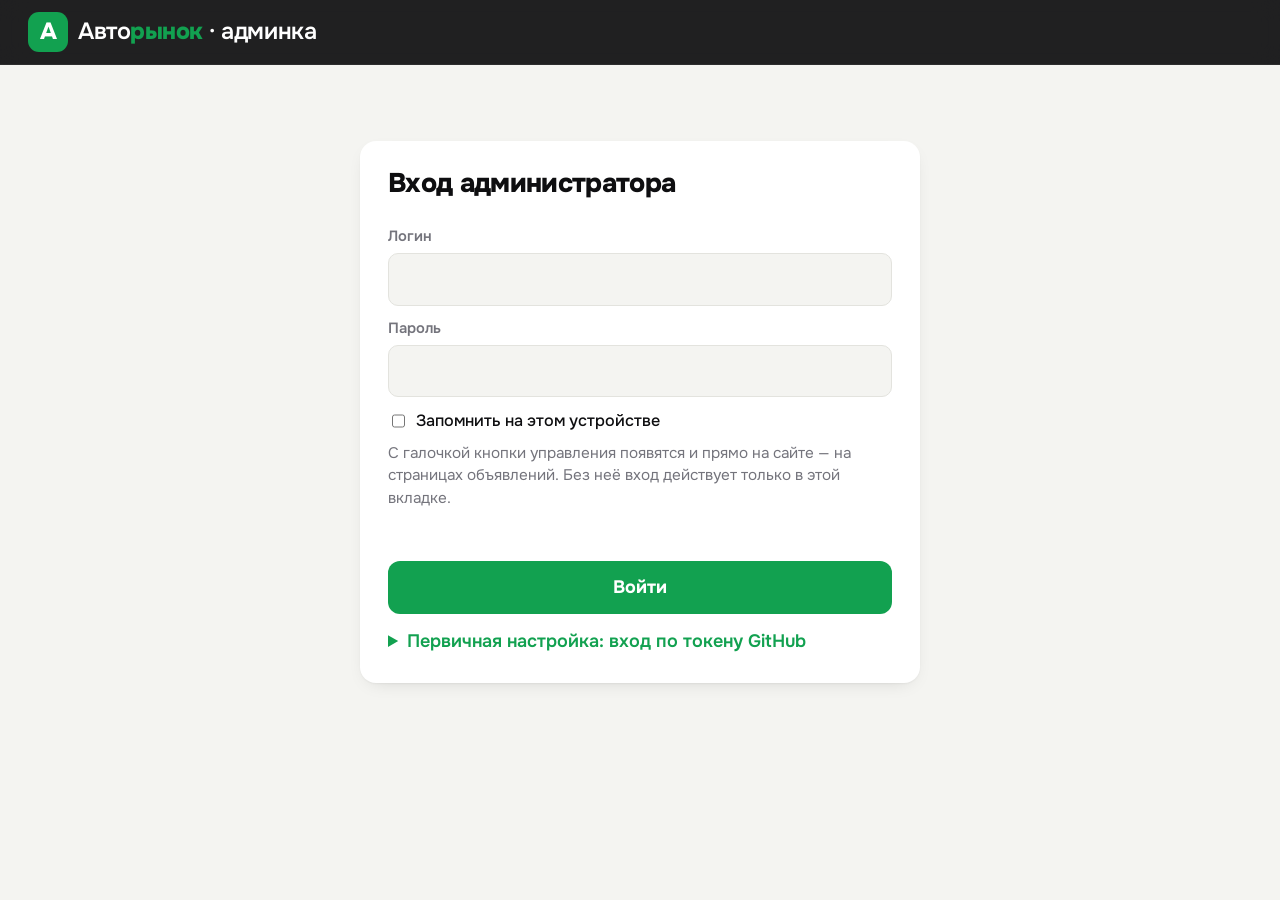
==== commit a4437631: "Фильтры каталога обновляются автообновлением; README; подсказки в админке - fillCatalog(): марки, го" ====
--- a/admin.html
+++ b/admin.html
@@ -5,11 +5,11 @@
 <meta name="viewport" content="width=device-width, initial-scale=1">
 <meta name="robots" content="noindex">
 <title>Авторынок — админка</title>
-<link rel="icon" href="data:image/svg+xml,%3Csvg xmlns='http://www.w3.org/2000/svg' viewBox='0 0 32 32'%3E%3Crect width='32' height='32' rx='8' fill='%23161616'/%3E%3Cpath d='M7 19l2.5-6h13l2.5 6v4H7z' fill='%2312a150'/%3E%3C/svg%3E">
+<link rel="icon" href="data:image/svg+xml,%3Csvg xmlns='http://www.w3.org/2000/svg' viewBox='0 0 32 32'%3E%3Crect width='32' height='32' rx='8' fill='%2312a150'/%3E%3Cpath d='M7 19l2.5-6h13l2.5 6v4H7z' fill='%23fff'/%3E%3Ccircle cx='11' cy='23' r='2.5' fill='%23161616'/%3E%3Ccircle cx='21' cy='23' r='2.5' fill='%23161616'/%3E%3C/svg%3E">
 <link rel="preconnect" href="https://fonts.googleapis.com">
 <link rel="preconnect" href="https://fonts.gstatic.com" crossorigin>
 <link href="https://fonts.googleapis.com/css2?family=Onest:wght@400;500;600;700;800&display=swap" rel="stylesheet">
-<link rel="stylesheet" href="style.css?v=6">
+<link rel="stylesheet" href="style.css?v=10">
 <style>
   .adm { padding: 28px 16px 64px; }
   .login { max-width: 560px; margin: 48px auto; background: var(--surface); padding: 28px; border-radius: var(--radius); box-shadow: var(--shadow); display: flex; flex-direction: column; gap: 14px; }
@@ -62,6 +62,9 @@
   .admins { display: flex; flex-wrap: wrap; gap: 8px; }
   .admins span { display: inline-flex; align-items: center; gap: 6px; background: var(--bg); padding: 4px 10px 4px 4px; border-radius: 999px; font-weight: 600; font-size: .9rem; }
   .admins img { border-radius: 50%; }
+  /* встроенный режим: со страницы сайта видно только окно редактора */
+  html.embed, html.embed body { background: transparent !important; }
+  html.embed body > :not(dialog):not(.busy):not(.toast) { display: none !important; }
   .spin-prev { aspect-ratio: 16/10; border-radius: 14px; max-height: 360px; }
   .spin-ed__acts { display: flex; flex-wrap: wrap; gap: 8px; align-items: center; }
   .spin-ed__n { display: inline-flex; align-items: center; gap: 6px; }
@@ -96,6 +99,7 @@
       <label>Логин<input id="pwLogin" autocomplete="username" required autocapitalize="off" spellcheck="false"></label>
       <label>Пароль<input id="pwPass" type="password" autocomplete="current-password" required></label>
       <label class="check"><input type="checkbox" id="pwRemember"> Запомнить на этом устройстве</label>
+      <p class="muted" style="margin:-4px 0 0;font-size:.85rem">С галочкой кнопки управления появятся и прямо на сайте — на страницах объявлений. Без неё вход действует только в этой вкладке.</p>
       <p class="form-error" id="pwError"></p>
       <button class="btn btn--accent" type="submit">Войти</button>
     </form>
@@ -255,7 +259,7 @@
 <div class="busy" id="busy" hidden></div>
 <div class="toast" id="toast" hidden></div>
 
-<script src="common.js?v=6"></script>
-<script src="admin.js?v=6"></script>
+<script src="common.js?v=8"></script>
+<script src="admin.js?v=10"></script>
 </body>
 </html>
--- a/style.css
+++ b/style.css
@@ -417,13 +417,13 @@
   #view-car { padding-bottom: 84px; }
   .mbar { display: flex; position: fixed; left: 0; right: 0; bottom: 0; z-index: 35; gap: 8px; align-items: center; padding: 10px 16px calc(10px + env(safe-area-inset-bottom)); background: var(--surface); border-top: 1px solid var(--line); box-shadow: 0 -10px 30px -12px rgba(0,0,0,.25); }
   .mbar__price { flex: 1; min-width: 0; }
-  .mbar__price b { display: block; font-size: 1.2rem; letter-spacing: -.02em; white-space: nowrap; }
+  .mbar__price b { display: block; font-size: clamp(1rem, 5vw, 1.2rem); letter-spacing: -.02em; white-space: nowrap; }
   .mbar__price span { font-size: .78rem; color: var(--muted); white-space: nowrap; overflow: hidden; text-overflow: ellipsis; display: block; }
   .cmp-tray { bottom: 12px; }
   body:has(#view-car:not([hidden])) .cmp-tray { bottom: 86px; }
   .lb__nav { display: none; }
 }
-@media (max-width: 420px) { .top .logo__word { display: none; } }
+@media (max-width: 460px) { .top .logo__word { display: none; } }
 @media (prefers-reduced-motion: reduce) {
   *, *::before, *::after { animation: none !important; transition: none !important; }
 }
@@ -465,3 +465,27 @@
   .viewtabs { display: flex; }
   .viewtabs button { flex: 1; justify-content: center; }
 }
+
+/* ===== Админ прямо на сайте ===== */
+.adm-frame { position: fixed; inset: 0; width: 100%; height: 100%; border: 0; z-index: 400; background: transparent; }
+.admbar { display: flex; flex-wrap: wrap; align-items: center; gap: 10px 14px; margin: 0 0 16px; padding: 10px 12px; border: 1px dashed var(--accent); border-radius: 14px; background: var(--accent-soft); font-size: .9rem; }
+.admbar svg, .adm-add svg { width: 18px; height: 18px; fill: none; stroke: currentColor; stroke-width: 2; stroke-linecap: round; stroke-linejoin: round; }
+.admbar__who { display: inline-flex; align-items: center; gap: 6px; font-weight: 800; color: var(--accent); }
+.admbar .admbar__ctl { display: inline-flex; flex-direction: row; align-items: center; gap: 6px; font-weight: 600; font-size: .9rem; color: var(--ink-2); margin: 0; }
+.admbar__ctl select { width: auto; padding: 6px 10px; border-radius: 10px; border: 1px solid var(--line); background: var(--surface); }
+.admbar__ctl input[type=checkbox] { width: 18px; height: 18px; accent-color: var(--accent); }
+.admbar__del { margin-left: auto; color: var(--danger); }
+.admbar__pending { flex-basis: 100%; font-size: .8rem; color: var(--muted); }
+.adm-busy .admbar { opacity: .6; pointer-events: none; }
+.adm-busy .admbar__who::after { content: ""; width: 14px; height: 14px; border: 2px solid currentColor; border-right-color: transparent; border-radius: 50%; animation: adm-spin .8s linear infinite; }
+@keyframes adm-spin { to { transform: rotate(360deg); } }
+.card__act--adm { color: var(--accent); }
+.adm-add { gap: 6px; }
+@media (max-width: 700px) { .adm-add .lbl { display: none; } .admbar__del { margin-left: 0; } }
+@media (max-width: 560px) { .is-admin .top .logo__word { display: none; } }
+/* Поиск на главной — всегда светлая карточка: и поля, и выпадающие списки светлые в любой теме */
+.finder { color-scheme: light; }
+.finder select:focus, .finder input:focus { background: transparent; outline: none; }
+.finder select option { background: #fff; color: #0e0e10; }
+.finder label:focus-within { background: #f1f8f3; }
+.finder label:focus-within:first-child { border-radius: 14px 0 0 14px; }
